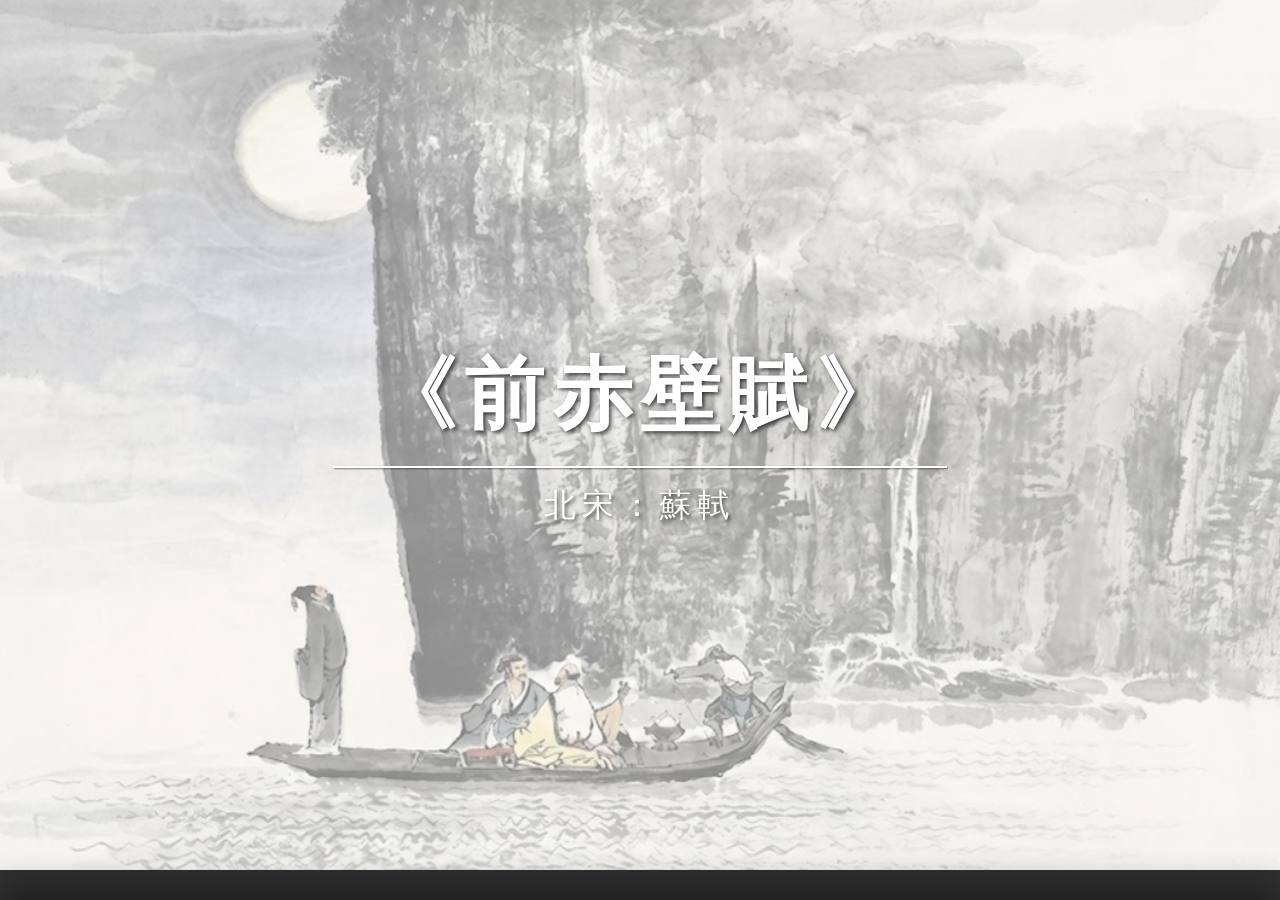
==== index.html @ 7f3b3d00 "first commit" ====
<!doctype html>
<html lang="zh-Hant">
  <head>
    <meta charset="UTF-8" />
    <meta name="viewport" content="width=device-width, initial-scale=1.0" />
    <title>《前赤壁賦》北宋：蘇軾</title>
    <link rel="stylesheet" href="./assets/css/style.css" />
  </head>
  <body>
    <div class="book-container">
      <!-- 封面頁 -->
      <section class="page cover-page">
        <img
          src="./assets/img/cover.png"
          alt="前赤壁賦封面"
          class="cover-img"
        />
        <div class="cover-text">
          <h1>《前赤壁賦》</h1>
          <hr class="cover-divider" />
          <h2>北宋：蘇軾</h2>
        </div>
      </section>

      <!-- 第 1 頁 -->
      <section class="page">
        <div class="page-left">
          <img src="./assets/img/Fig-001.png" alt="插圖1" />
        </div>
        <div class="page-right">
          <div class="content-box">
            <p>
              <ruby><rb>壬</rb><rp>(</rp><rt>金五入</rt><rp>)</rp></ruby>
              <ruby><rb>戌</rb><rp>(</rp><rt>君四時</rt><rp>)</rp></ruby>
              <ruby><rb>之</rb><rp>(</rp><rt>居一曾</rt><rp>)</rp></ruby>
              <ruby><rb>秋</rb><rp>(</rp><rt>丩一出</rt><rp>)</rp></ruby>
              ，
              <ruby><rb>七</rb><rp>(</rp><rt>巾四出</rt><rp>)</rp></ruby>
              <ruby><rb>月</rb><rp>(</rp><rt>觀八語</rt><rp>)</rp></ruby>
              <ruby><rb>既</rb><rp>(</rp><rt>居三求</rt><rp>)</rp></ruby>
              <ruby><rb>望</rb><rp>(</rp><rt>恭五門</rt><rp>)</rp></ruby>
              ，
              <ruby><rb>蘇</rb><rp>(</rp><rt>沽一時</rt><rp>)</rp></ruby>
              <ruby><rb>子</rb><rp>(</rp><rt>艍二曾</rt><rp>)</rp></ruby>
              <ruby><rb>與</rb><rp>(</rp><rt>艍五英</rt><rp>)</rp></ruby>
              <ruby><rb>客</rb><rp>(</rp><rt>經四去</rt><rp>)</rp></ruby>
              <ruby><rb>泛</rb><rp>(</rp><rt>觀三喜</rt><rp>)</rp></ruby>
              <ruby><rb>舟</rb><rp>(</rp><rt>丩一曾</rt><rp>)</rp></ruby>
              <ruby><rb>遊</rb><rp>(</rp><rt>丩五英</rt><rp>)</rp></ruby>
              <ruby><rb>於</rb><rp>(</rp><rt>艍一英</rt><rp>)</rp></ruby>
              <ruby><rb>赤</rb><rp>(</rp><rt>經四出</rt><rp>)</rp></ruby>
              <ruby><rb>壁</rb><rp>(</rp><rt>經四邊</rt><rp>)</rp></ruby>
              <ruby><rb>之</rb><rp>(</rp><rt>居一曾</rt><rp>)</rp></ruby>
              <ruby><rb>下</rb><rp>(</rp><rt>膠二喜</rt><rp>)</rp></ruby>
              。
              <ruby><rb>清</rb><rp>(</rp><rt>經一出</rt><rp>)</rp></ruby>
              <ruby><rb>風</rb><rp>(</rp><rt>恭一喜</rt><rp>)</rp></ruby>
              <ruby><rb>徐</rb><rp>(</rp><rt>居五時</rt><rp>)</rp></ruby>
              <ruby><rb>來</rb><rp>(</rp><rt>皆五柳</rt><rp>)</rp></ruby>
              ，
              <ruby><rb>水</rb><rp>(</rp><rt>規二時</rt><rp>)</rp></ruby>
              <ruby><rb>波</rb><rp>(</rp><rt>高一頗</rt><rp>)</rp></ruby>
              <ruby><rb>不</rb><rp>(</rp><rt>君四邊</rt><rp>)</rp></ruby>
              <ruby><rb>興</rb><rp>(</rp><rt>經一喜</rt><rp>)</rp></ruby>
              ，
              <ruby><rb>舉</rb><rp>(</rp><rt>艍二求</rt><rp>)</rp></ruby>
              <ruby><rb>酒</rb><rp>(</rp><rt>丩二曾</rt><rp>)</rp></ruby>
              <ruby><rb>屬</rb><rp>(</rp><rt>恭四曾</rt><rp>)</rp></ruby>
              <ruby><rb>客</rb><rp>(</rp><rt>經四去</rt><rp>)</rp></ruby>
              ，
              <ruby><rb>誦</rb><rp>(</rp><rt>恭七時</rt><rp>)</rp></ruby>
              <ruby><rb>明</rb><rp>(</rp><rt>經五門</rt><rp>)</rp></ruby>
              <ruby><rb>月</rb><rp>(</rp><rt>觀八語</rt><rp>)</rp></ruby>
              <ruby><rb>之</rb><rp>(</rp><rt>居一曾</rt><rp>)</rp></ruby>
              <ruby><rb>詩</rb><rp>(</rp><rt>居一時</rt><rp>)</rp></ruby>
              ，
              <ruby><rb>歌</rb><rp>(</rp><rt>高一求</rt><rp>)</rp></ruby>
              <ruby><rb>窈</rb><rp>(</rp><rt>嬌二英</rt><rp>)</rp></ruby>
              <ruby><rb>窕</rb><rp>(</rp><rt>嬌二地</rt><rp>)</rp></ruby>
              <ruby><rb>之</rb><rp>(</rp><rt>居一曾</rt><rp>)</rp></ruby>
              <ruby><rb>章</rb><rp>(</rp><rt>恭一曾</rt><rp>)</rp></ruby>
              。
            </p>
          </div>
        </div>
      </section>

      <!-- 第 2 頁 -->
      <section class="page">
        <div class="page-left">
          <img src="./assets/img/Fig-002.png" alt="插圖2" />
        </div>
        <div class="page-right">
          <div class="content-box">
            <p>
              <ruby><rb>少</rb><rp>(</rp><rt>嬌二時</rt><rp>)</rp></ruby>
              <ruby><rb>焉</rb><rp>(</rp><rt>堅一英</rt><rp>)</rp></ruby>
              ，
              <ruby><rb>月</rb><rp>(</rp><rt>觀八語</rt><rp>)</rp></ruby>
              <ruby><rb>出</rb><rp>(</rp><rt>規三出</rt><rp>)</rp></ruby>
              <ruby><rb>於</rb><rp>(</rp><rt>艍一英</rt><rp>)</rp></ruby>
              <ruby><rb>東</rb><rp>(</rp><rt>公一地</rt><rp>)</rp></ruby>
              <ruby><rb>山</rb><rp>(</rp><rt>干一時</rt><rp>)</rp></ruby>
              <ruby><rb>之</rb><rp>(</rp><rt>居一曾</rt><rp>)</rp></ruby>
              <ruby><rb>上</rb><rp>(</rp><rt>恭二時</rt><rp>)</rp></ruby>
              ，
              <ruby><rb>徘</rb><rp>(</rp><rt>恂五邊</rt><rp>)</rp></ruby>
              <ruby><rb>徊</rb><rp>(</rp><rt>檜五喜</rt><rp>)</rp></ruby>
              <ruby><rb>於</rb><rp>(</rp><rt>艍一英</rt><rp>)</rp></ruby>
              <ruby><rb>斗</rb><rp>(</rp><rt>沽二地</rt><rp>)</rp></ruby>
              <ruby><rb>牛</rb><rp>(</rp><rt>艍五語</rt><rp>)</rp></ruby>
              <ruby><rb>之</rb><rp>(</rp><rt>居一曾</rt><rp>)</rp></ruby>
              <ruby><rb>間</rb><rp>(</rp><rt>干一求</rt><rp>)</rp></ruby>
              ，
              <ruby><rb>白</rb><rp>(</rp><rt>經八邊</rt><rp>)</rp></ruby>
              <ruby><rb>露</rb><rp>(</rp><rt>沽七柳</rt><rp>)</rp></ruby>
              <ruby><rb>橫</rb><rp>(</rp><rt>經一喜</rt><rp>)</rp></ruby>
              <ruby><rb>江</rb><rp>(</rp><rt>江一求</rt><rp>)</rp></ruby>
              ，
              <ruby><rb>水</rb><rp>(</rp><rt>規二時</rt><rp>)</rp></ruby>
              <ruby><rb>光</rb><rp>(</rp><rt>公一求</rt><rp>)</rp></ruby>
              <ruby><rb>接</rb><rp>(</rp><rt>兼四曾</rt><rp>)</rp></ruby>
              <ruby><rb>天</rb><rp>(</rp><rt>堅一他</rt><rp>)</rp></ruby>
              ；
              <ruby><rb>縱</rb><rp>(</rp><rt>恭一曾</rt><rp>)</rp></ruby>
              <ruby><rb>一</rb><rp>(</rp><rt>巾四英</rt><rp>)</rp></ruby>
              <ruby><rb>葦</rb><rp>(</rp><rt>規二英</rt><rp>)</rp></ruby>
              <ruby><rb>之</rb><rp>(</rp><rt>居一曾</rt><rp>)</rp></ruby>
              <ruby><rb>所</rb><rp>(</rp><rt>沽二時</rt><rp>)</rp></ruby>
              <ruby><rb>如</rb><rp>(</rp><rt>艍五入</rt><rp>)</rp></ruby>
              ，
              <ruby><rb>凌</rb><rp>(</rp><rt>經五柳</rt><rp>)</rp></ruby>
              <ruby><rb>萬</rb><rp>(</rp><rt>觀七門</rt><rp>)</rp></ruby>
              <ruby><rb>頃</rb><rp>(</rp><rt>經一去</rt><rp>)</rp></ruby>
              <ruby><rb>之</rb><rp>(</rp><rt>居一曾</rt><rp>)</rp></ruby>
              <ruby><rb>茫</rb><rp>(</rp><rt>公五門</rt><rp>)</rp></ruby>
              <ruby><rb>然</rb><rp>(</rp><rt>堅五入</rt><rp>)</rp></ruby>
              。
            </p>
          </div>
        </div>
      </section>
      <section class="page">
        <div class="page-left">
          <img src="./assets/img/Fig-002.png" alt="插圖2" />
        </div>
        <div class="page-right">
          <div class="content-box">
            <p>
              <ruby><rb>浩</rb><rp>(</rp><rt>高二喜</rt><rp>)</rp></ruby>
              <ruby><rb>浩</rb><rp>(</rp><rt>高二喜</rt><rp>)</rp></ruby>
              <ruby><rb>乎</rb><rp>(</rp><rt>沽五喜</rt><rp>)</rp></ruby>
              <ruby><rb>如</rb><rp>(</rp><rt>居五入</rt><rp>)</rp></ruby>
              <ruby><rb>馮</rb><rp>(</rp><rt>經五邊</rt><rp>)</rp></ruby>
              <ruby><rb>虛</rb><rp>(</rp><rt>艍一喜</rt><rp>)</rp></ruby>
              <ruby><rb>御</rb><rp>(</rp><rt>艍七語</rt><rp>)</rp></ruby>
              <ruby><rb>風</rb><rp>(</rp><rt>恭一喜</rt><rp>)</rp></ruby>
              ，
              <ruby><rb>而</rb><rp>(</rp><rt>居五入</rt><rp>)</rp></ruby>
              <ruby><rb>不</rb><rp>(</rp><rt>君四邊</rt><rp>)</rp></ruby>
              <ruby><rb>知</rb><rp>(</rp><rt>居一地</rt><rp>)</rp></ruby>
              <ruby><rb>其</rb><rp>(</rp><rt>居五求</rt><rp>)</rp></ruby>
              <ruby><rb>所</rb><rp>(</rp><rt>沽二時</rt><rp>)</rp></ruby>
              <ruby><rb>止</rb><rp>(</rp><rt>居二曾</rt><rp>)</rp></ruby>
              ；
              <ruby><rb>飄</rb><rp>(</rp><rt>嬌一頗</rt><rp>)</rp></ruby>
              <ruby><rb>飄</rb><rp>(</rp><rt>嬌一頗</rt><rp>)</rp></ruby>
              <ruby><rb>乎</rb><rp>(</rp><rt>沽五喜</rt><rp>)</rp></ruby>
              <ruby><rb>如</rb><rp>(</rp><rt>艍五入</rt><rp>)</rp></ruby>
              <ruby><rb>遺</rb><rp>(</rp><rt>規五英</rt><rp>)</rp></ruby>
              <ruby><rb>世</rb><rp>(</rp><rt>伽三時</rt><rp>)</rp></ruby>
              <ruby><rb>獨</rb><rp>(</rp><rt>公八地</rt><rp>)</rp></ruby>
              <ruby><rb>立</rb><rp>(</rp><rt>金八柳</rt><rp>)</rp></ruby>
              ，
              <ruby><rb>羽</rb><rp>(</rp><rt>艍二英</rt><rp>)</rp></ruby>
              <ruby><rb>化</rb><rp>(</rp><rt>瓜三喜</rt><rp>)</rp></ruby>
              <ruby><rb>而</rb><rp>(</rp><rt>居五入</rt><rp>)</rp></ruby>
              <ruby><rb>登</rb><rp>(</rp><rt>經一地</rt><rp>)</rp></ruby>
              <ruby><rb>仙</rb><rp>(</rp><rt>堅一時</rt><rp>)</rp></ruby>
              。
            </p>
          </div>
        </div>
      </section>

      <!-- 第 3 頁 -->
      <section class="page">
        <div class="page-left">
          <img src="./assets/img/Fig-003.png" alt="插圖3" />
        </div>
        <div class="page-right">
          <div class="content-box">
            <p>
              <ruby><rb>於</rb><rp>(</rp><rt>艍一英</rt><rp>)</rp></ruby>
              <ruby><rb>是</rb><rp>(</rp><rt>居二時</rt><rp>)</rp></ruby>
              <ruby><rb>飲</rb><rp>(</rp><rt>金二英</rt><rp>)</rp></ruby>
              <ruby><rb>酒</rb><rp>(</rp><rt>丩二曾</rt><rp>)</rp></ruby>
              <ruby><rb>樂</rb><rp>(</rp><rt>公八柳</rt><rp>)</rp></ruby>
              <ruby><rb>甚</rb><rp>(</rp><rt>金二時</rt><rp>)</rp></ruby>
              ，
              <ruby><rb>扣</rb><rp>(</rp><rt>沽三去</rt><rp>)</rp></ruby>
              <ruby><rb>舷</rb><rp>(</rp><rt>堅五喜</rt><rp>)</rp></ruby>
              <ruby><rb>而</rb><rp>(</rp><rt>居五入</rt><rp>)</rp></ruby>
              <ruby><rb>歌</rb><rp>(</rp><rt>高一求</rt><rp>)</rp></ruby>
              <ruby><rb>之</rb><rp>(</rp><rt>居一曾</rt><rp>)</rp></ruby>
              。
              <ruby><rb>歌</rb><rp>(</rp><rt>高一求</rt><rp>)</rp></ruby>
              <ruby><rb>曰</rb><rp>(</rp><rt>觀八英</rt><rp>)</rp></ruby>
              ： 「
              <ruby><rb>桂</rb><rp>(</rp><rt>檜三求</rt><rp>)</rp></ruby>
              <ruby><rb>棹</rb><rp>(</rp><rt>交七曾</rt><rp>)</rp></ruby>
              <ruby><rb>兮</rb><rp>(</rp><rt>伽五喜</rt><rp>)</rp></ruby>
              <ruby><rb>蘭</rb><rp>(</rp><rt>干五柳</rt><rp>)</rp></ruby>
              <ruby><rb>槳</rb><rp>(</rp><rt>恭二曾</rt><rp>)</rp></ruby>
              ，
              <ruby><rb>擊</rb><rp>(</rp><rt>經四求</rt><rp>)</rp></ruby>
              <ruby><rb>空</rb><rp>(</rp><rt>公一去</rt><rp>)</rp></ruby>
              <ruby><rb>明</rb><rp>(</rp><rt>經五門</rt><rp>)</rp></ruby>
              <ruby><rb>兮</rb><rp>(</rp><rt>伽五喜</rt><rp>)</rp></ruby>
              <ruby><rb>泝</rb><rp>(</rp><rt>沽三時</rt><rp>)</rp></ruby>
              <ruby><rb>流</rb><rp>(</rp><rt>丩五柳</rt><rp>)</rp></ruby>
              <ruby><rb>光</rb><rp>(</rp><rt>公一求</rt><rp>)</rp></ruby>
              。
              <ruby><rb>渺</rb><rp>(</rp><rt>嬌二門</rt><rp>)</rp></ruby>
              <ruby><rb>渺</rb><rp>(</rp><rt>嬌二門</rt><rp>)</rp></ruby>
              <ruby><rb>兮</rb><rp>(</rp><rt>伽五喜</rt><rp>)</rp></ruby>
              <ruby><rb>予</rb><rp>(</rp><rt>艍五英</rt><rp>)</rp></ruby>
              <ruby><rb>懷</rb><rp>(</rp><rt>乖五喜</rt><rp>)</rp></ruby>
              ，
              <ruby><rb>望</rb><rp>(</rp><rt>恭五門</rt><rp>)</rp></ruby>
              <ruby><rb>美</rb><rp>(</rp><rt>居二門</rt><rp>)</rp></ruby>
              <ruby><rb>人</rb><rp>(</rp><rt>巾五入</rt><rp>)</rp></ruby>
              <ruby><rb>兮</rb><rp>(</rp><rt>伽五喜</rt><rp>)</rp></ruby>
              <ruby><rb>天</rb><rp>(</rp><rt>堅一他</rt><rp>)</rp></ruby>
              <ruby><rb>一</rb><rp>(</rp><rt>巾四英</rt><rp>)</rp></ruby>
              <ruby><rb>方</rb><rp>(</rp><rt>恭五喜</rt><rp>)</rp></ruby>
              。 」
            </p>
          </div>
        </div>
      </section>

      <!-- 第 4 頁 -->
      <section class="page">
        <div class="page-left">
          <img src="./assets/img/Fig-004.png" alt="插圖4" />
        </div>
        <div class="page-right">
          <div class="content-box">
            <p>
              <ruby><rb>客</rb><rp>(</rp><rt>經四去</rt><rp>)</rp></ruby>
              <ruby><rb>有</rb><rp>(</rp><rt>丩二英</rt><rp>)</rp></ruby>
              <ruby><rb>吹</rb><rp>(</rp><rt>規一出</rt><rp>)</rp></ruby>
              <ruby><rb>洞</rb><rp>(</rp><rt>公五地</rt><rp>)</rp></ruby>
              <ruby><rb>簫</rb><rp>(</rp><rt>嬌一時</rt><rp>)</rp></ruby>
              <ruby><rb>者</rb><rp>(</rp><rt>迦二曾</rt><rp>)</rp></ruby>
              ，
              <ruby><rb>倚</rb><rp>(</rp><rt>居二英</rt><rp>)</rp></ruby>
              <ruby><rb>歌</rb><rp>(</rp><rt>高一求</rt><rp>)</rp></ruby>
              <ruby><rb>而</rb><rp>(</rp><rt>居五入</rt><rp>)</rp></ruby>
              <ruby><rb>和</rb><rp>(</rp><rt>高五喜</rt><rp>)</rp></ruby>
              <ruby><rb>之</rb><rp>(</rp><rt>居一曾</rt><rp>)</rp></ruby>
              ，
              <ruby><rb>其</rb><rp>(</rp><rt>居五求</rt><rp>)</rp></ruby>
              <ruby><rb>聲</rb><rp>(</rp><rt>經一時</rt><rp>)</rp></ruby>
              <ruby><rb>嗚</rb><rp>(</rp><rt>沽一英</rt><rp>)</rp></ruby>
              <ruby><rb>嗚</rb><rp>(</rp><rt>沽一英</rt><rp>)</rp></ruby>
              <ruby><rb>然</rb><rp>(</rp><rt>堅五入</rt><rp>)</rp></ruby>
              ，
              <ruby><rb>如</rb><rp>(</rp><rt>艍五入</rt><rp>)</rp></ruby>
              <ruby><rb>怨</rb><rp>(</rp><rt>觀一英</rt><rp>)</rp></ruby>
              <ruby><rb>如</rb><rp>(</rp><rt>艍五入</rt><rp>)</rp></ruby>
              <ruby><rb>慕</rb><rp>(</rp><rt>沽七門</rt><rp>)</rp></ruby>
              ，
              <ruby><rb>如</rb><rp>(</rp><rt>艍五入</rt><rp>)</rp></ruby>
              <ruby><rb>泣</rb><rp>(</rp><rt>金四去</rt><rp>)</rp></ruby>
              <ruby><rb>如</rb><rp>(</rp><rt>艍五入</rt><rp>)</rp></ruby>
              <ruby><rb>訴</rb><rp>(</rp><rt>沽三時</rt><rp>)</rp></ruby>
              ，
              <ruby><rb>餘</rb><rp>(</rp><rt>艍五英</rt><rp>)</rp></ruby>
              <ruby><rb>音</rb><rp>(</rp><rt>金一英</rt><rp>)</rp></ruby>
              <ruby><rb>嫋</rb><rp>(</rp><rt>嬌二柳</rt><rp>)</rp></ruby>
              <ruby><rb>嫋</rb><rp>(</rp><rt>嬌二柳</rt><rp>)</rp></ruby>
              ，
              <ruby><rb>不</rb><rp>(</rp><rt>君四邊</rt><rp>)</rp></ruby>
              <ruby><rb>絕</rb><rp>(</rp><rt>觀八曾</rt><rp>)</rp></ruby>
              <ruby><rb>如</rb><rp>(</rp><rt>居五入</rt><rp>)</rp></ruby>
              <ruby><rb>縷</rb><rp>(</rp><rt>艍二柳</rt><rp>)</rp></ruby>
              。
              <ruby><rb>舞</rb><rp>(</rp><rt>艍二門</rt><rp>)</rp></ruby>
              <ruby><rb>幽</rb><rp>(</rp><rt>丩一英</rt><rp>)</rp></ruby>
              <ruby><rb>壑</rb><rp>(</rp><rt>公四喜</rt><rp>)</rp></ruby>
              <ruby><rb>之</rb><rp>(</rp><rt>居一曾</rt><rp>)</rp></ruby>
              <ruby><rb>潛</rb><rp>(</rp><rt>兼五曾</rt><rp>)</rp></ruby>
              <ruby><rb>蛟</rb><rp>(</rp><rt>交一求</rt><rp>)</rp></ruby>
              ，
              <ruby><rb>泣</rb><rp>(</rp><rt>金四去</rt><rp>)</rp></ruby>
              <ruby><rb>孤</rb><rp>(</rp><rt>沽一求</rt><rp>)</rp></ruby>
              <ruby><rb>舟</rb><rp>(</rp><rt>丩一曾</rt><rp>)</rp></ruby>
              <ruby><rb>之</rb><rp>(</rp><rt>居一曾</rt><rp>)</rp></ruby>
              <ruby><rb>嫠</rb><rp>(</rp><rt>居五柳</rt><rp>)</rp></ruby>
              <ruby><rb>婦</rb><rp>(</rp><rt>艍七喜</rt><rp>)</rp></ruby>
              。
            </p>
          </div>
        </div>
      </section>

      <!-- 第 5 頁 -->
      <section class="page">
        <div class="page-left">
          <img src="./assets/img/Fig-005.png" alt="插圖5" />
        </div>
        <div class="page-right">
          <div class="content-box">
            <p>
              <ruby><rb>蘇</rb><rp>(</rp><rt>沽一時</rt><rp>)</rp></ruby>
              <ruby><rb>子</rb><rp>(</rp><rt>居二曾</rt><rp>)</rp></ruby>
              <ruby><rb>愀</rb><rp>(</rp><rt>嬌二出</rt><rp>)</rp></ruby>
              <ruby><rb>然</rb><rp>(</rp><rt>堅五入</rt><rp>)</rp></ruby>
              ，
              <ruby><rb>正</rb><rp>(</rp><rt>經三曾</rt><rp>)</rp></ruby>
              <ruby><rb>襟</rb><rp>(</rp><rt>金一求</rt><rp>)</rp></ruby>
              <ruby><rb>危</rb><rp>(</rp><rt>規五語</rt><rp>)</rp></ruby>
              <ruby><rb>坐</rb><rp>(</rp><rt>高二曾</rt><rp>)</rp></ruby>
              ，
              <ruby><rb>而</rb><rp>(</rp><rt>居五入</rt><rp>)</rp></ruby>
              <ruby><rb>問</rb><rp>(</rp><rt>君七門</rt><rp>)</rp></ruby>
              <ruby><rb>客</rb><rp>(</rp><rt>經四去</rt><rp>)</rp></ruby>
              <ruby><rb>曰</rb><rp>(</rp><rt>觀八英</rt><rp>)</rp></ruby>
              ： 「
              <ruby><rb>何</rb><rp>(</rp><rt>高五喜</rt><rp>)</rp></ruby>
              <ruby><rb>為</rb><rp>(</rp><rt>規七英</rt><rp>)</rp></ruby>
              <ruby><rb>其</rb><rp>(</rp><rt>居五求</rt><rp>)</rp></ruby>
              <ruby><rb>然</rb><rp>(</rp><rt>堅五入</rt><rp>)</rp></ruby>
              <ruby><rb>也</rb><rp>(</rp><rt>迦二英</rt><rp>)</rp></ruby>
              ？ 」
            </p>
          </div>
        </div>
      </section>

      <!-- 第 6 頁 -->
      <section class="page">
        <div class="page-left">
          <img src="./assets/img/Fig-006.png" alt="插圖6" />
        </div>
        <div class="page-right">
          <div class="content-box">
            <p>
              <ruby><rb>客</rb><rp>(</rp><rt>經四去</rt><rp>)</rp></ruby>
              <ruby><rb>曰</rb><rp>(</rp><rt>觀八英</rt><rp>)</rp></ruby>
              ： 「 『
              <ruby><rb>月</rb><rp>(</rp><rt>觀八語</rt><rp>)</rp></ruby>
              <ruby><rb>明</rb><rp>(</rp><rt>經五門</rt><rp>)</rp></ruby>
              <ruby><rb>星</rb><rp>(</rp><rt>經一時</rt><rp>)</rp></ruby>
              <ruby><rb>稀</rb><rp>(</rp><rt>居一喜</rt><rp>)</rp></ruby>
              ，
              <ruby><rb>烏</rb><rp>(</rp><rt>沽一英</rt><rp>)</rp></ruby>
              <ruby><rb>鵲</rb><rp>(</rp><rt>恭四出</rt><rp>)</rp></ruby>
              <ruby><rb>南</rb><rp>(</rp><rt>甘五柳</rt><rp>)</rp></ruby>
              <ruby><rb>飛</rb><rp>(</rp><rt>規一喜</rt><rp>)</rp></ruby>
              』 ，
              <ruby><rb>此</rb><rp>(</rp><rt>艍二出</rt><rp>)</rp></ruby>
              <ruby><rb>非</rb><rp>(</rp><rt>規一喜</rt><rp>)</rp></ruby>
              <ruby><rb>曹</rb><rp>(</rp><rt>高五曾</rt><rp>)</rp></ruby>
              <ruby><rb>孟</rb><rp>(</rp><rt>經七門</rt><rp>)</rp></ruby>
              <ruby><rb>德</rb><rp>(</rp><rt>經四地</rt><rp>)</rp></ruby>
              <ruby><rb>之</rb><rp>(</rp><rt>居一曾</rt><rp>)</rp></ruby>
              <ruby><rb>詩</rb><rp>(</rp><rt>居一時</rt><rp>)</rp></ruby>
              <ruby><rb>乎</rb><rp>(</rp><rt>沽五喜</rt><rp>)</rp></ruby>
              ？
              <ruby><rb>西</rb><rp>(</rp><rt>伽一時</rt><rp>)</rp></ruby>
              <ruby><rb>望</rb><rp>(</rp><rt>恭五門</rt><rp>)</rp></ruby>
              <ruby><rb>夏</rb><rp>(</rp><rt>膠二喜</rt><rp>)</rp></ruby>
              <ruby><rb>口</rb><rp>(</rp><rt>沽二去</rt><rp>)</rp></ruby>
              ，
              <ruby><rb>東</rb><rp>(</rp><rt>公一地</rt><rp>)</rp></ruby>
              <ruby><rb>望</rb><rp>(</rp><rt>恭五門</rt><rp>)</rp></ruby>
              <ruby><rb>武</rb><rp>(</rp><rt>艍二門</rt><rp>)</rp></ruby>
              <ruby><rb>昌</rb><rp>(</rp><rt>恭一出</rt><rp>)</rp></ruby>
              ，
              <ruby><rb>山</rb><rp>(</rp><rt>干一時</rt><rp>)</rp></ruby>
              <ruby><rb>川</rb><rp>(</rp><rt>觀一出</rt><rp>)</rp></ruby>
              <ruby><rb>相</rb><rp>(</rp><rt>恭一時</rt><rp>)</rp></ruby>
              <ruby><rb>繆</rb><rp>(</rp><rt>丩五門</rt><rp>)</rp></ruby>
              ，
              <ruby><rb>鬱</rb><rp>(</rp><rt>君四英</rt><rp>)</rp></ruby>
              <ruby><rb>乎</rb><rp>(</rp><rt>沽五喜</rt><rp>)</rp></ruby>
              <ruby><rb>蒼</rb><rp>(</rp><rt>公一出</rt><rp>)</rp></ruby>
              <ruby><rb>蒼</rb><rp>(</rp><rt>公一出</rt><rp>)</rp></ruby>
              ，
              <ruby><rb>此</rb><rp>(</rp><rt>艍二出</rt><rp>)</rp></ruby>
              <ruby><rb>非</rb><rp>(</rp><rt>規一喜</rt><rp>)</rp></ruby>
              <ruby><rb>孟</rb><rp>(</rp><rt>經七門</rt><rp>)</rp></ruby>
              <ruby><rb>德</rb><rp>(</rp><rt>經四地</rt><rp>)</rp></ruby>
              <ruby><rb>之</rb><rp>(</rp><rt>居一曾</rt><rp>)</rp></ruby>
              <ruby><rb>困</rb><rp>(</rp><rt>君三去</rt><rp>)</rp></ruby>
              <ruby><rb>於</rb><rp>(</rp><rt>艍一英</rt><rp>)</rp></ruby>
              <ruby><rb>周</rb><rp>(</rp><rt>丩一曾</rt><rp>)</rp></ruby>
              <ruby><rb>郎</rb><rp>(</rp><rt>公五柳</rt><rp>)</rp></ruby>
              <ruby><rb>者</rb><rp>(</rp><rt>迦二曾</rt><rp>)</rp></ruby>
              <ruby><rb>乎</rb><rp>(</rp><rt>沽五喜</rt><rp>)</rp></ruby>
              ？
            </p>
          </div>
        </div>
      </section>

      <!-- 第 7 頁 -->
      <section class="page">
        <div class="page-left">
          <img src="./assets/img/Fig-006.png" alt="插圖6" />
        </div>
        <div class="page-right">
          <div class="content-box">
            <p>
              <ruby><rb>方</rb><rp>(</rp><rt>恭五喜</rt><rp>)</rp></ruby>
              <ruby><rb>其</rb><rp>(</rp><rt>居五求</rt><rp>)</rp></ruby>
              <ruby><rb>破</rb><rp>(</rp><rt>高三頗</rt><rp>)</rp></ruby>
              <ruby><rb>荊</rb><rp>(</rp><rt>經一求</rt><rp>)</rp></ruby>
              <ruby><rb>州</rb><rp>(</rp><rt>丩一曾</rt><rp>)</rp></ruby>
              ，
              <ruby><rb>下</rb><rp>(</rp><rt>膠二喜</rt><rp>)</rp></ruby>
              <ruby><rb>江</rb><rp>(</rp><rt>江一求</rt><rp>)</rp></ruby>
              <ruby><rb>陵</rb><rp>(</rp><rt>經五柳</rt><rp>)</rp></ruby>
              ，
              <ruby><rb>順</rb><rp>(</rp><rt>君七時</rt><rp>)</rp></ruby>
              <ruby><rb>流</rb><rp>(</rp><rt>丩五柳</rt><rp>)</rp></ruby>
              <ruby><rb>而</rb><rp>(</rp><rt>居五入</rt><rp>)</rp></ruby>
              <ruby><rb>東</rb><rp>(</rp><rt>公一地</rt><rp>)</rp></ruby>
              <ruby><rb>也</rb><rp>(</rp><rt>迦二英</rt><rp>)</rp></ruby>
              ，
              <ruby><rb>舳</rb><rp>(</rp><rt>恭八地</rt><rp>)</rp></ruby>
              <ruby><rb>艫</rb><rp>(</rp><rt>沽五柳</rt><rp>)</rp></ruby>
              <ruby><rb>千</rb><rp>(</rp><rt>堅一出</rt><rp>)</rp></ruby>
              <ruby><rb>里</rb><rp>(</rp><rt>居二柳</rt><rp>)</rp></ruby>
              ，
              <ruby><rb>旌</rb><rp>(</rp><rt>經一曾</rt><rp>)</rp></ruby>
              <ruby><rb>旗</rb><rp>(</rp><rt>居五求</rt><rp>)</rp></ruby>
              <ruby><rb>蔽</rb><rp>(</rp><rt>伽三邊</rt><rp>)</rp></ruby>
              <ruby><rb>空</rb><rp>(</rp><rt>公一去</rt><rp>)</rp></ruby>
              ，
              <ruby><rb>釃</rb><rp>(</rp><rt>艍一時</rt><rp>)</rp></ruby>
              <ruby><rb>酒</rb><rp>(</rp><rt>丩二曾</rt><rp>)</rp></ruby>
              <ruby><rb>臨</rb><rp>(</rp><rt>金五柳</rt><rp>)</rp></ruby>
              <ruby><rb>江</rb><rp>(</rp><rt>江一求</rt><rp>)</rp></ruby>
              ，
              <ruby><rb>橫</rb><rp>(</rp><rt>經五喜</rt><rp>)</rp></ruby>
              <ruby><rb>槊</rb><rp>(</rp><rt>公四時</rt><rp>)</rp></ruby>
              <ruby><rb>賦</rb><rp>(</rp><rt>艍三喜</rt><rp>)</rp></ruby>
              <ruby><rb>詩</rb><rp>(</rp><rt>居一時</rt><rp>)</rp></ruby>
              ，
              <ruby><rb>固</rb><rp>(</rp><rt>沽三求</rt><rp>)</rp></ruby>
              <ruby><rb>一</rb><rp>(</rp><rt>巾四英</rt><rp>)</rp></ruby>
              <ruby><rb>世</rb><rp>(</rp><rt>伽三時</rt><rp>)</rp></ruby>
              <ruby><rb>之</rb><rp>(</rp><rt>居一曾</rt><rp>)</rp></ruby>
              <ruby><rb>雄</rb><rp>(</rp><rt>恭五喜</rt><rp>)</rp></ruby>
              <ruby><rb>也</rb><rp>(</rp><rt>迦二英</rt><rp>)</rp></ruby>
              ，
              <ruby><rb>而</rb><rp>(</rp><rt>居五入</rt><rp>)</rp></ruby>
              <ruby><rb>今</rb><rp>(</rp><rt>金一求</rt><rp>)</rp></ruby>
              <ruby><rb>安</rb><rp>(</rp><rt>干一英</rt><rp>)</rp></ruby>
              <ruby><rb>在</rb><rp>(</rp><rt>皆二曾</rt><rp>)</rp></ruby>
              <ruby><rb>哉</rb><rp>(</rp><rt>皆一曾</rt><rp>)</rp></ruby>
              ？
            </p>
          </div>
        </div>
      </section>

      <!-- 第 8 頁 -->
      <section class="page">
        <div class="page-left">
          <img src="./assets/img/Fig-006.png" alt="插圖6" />
        </div>
        <div class="page-right">
          <div class="content-box">
            <p>
              <ruby><rb>況</rb><rp>(</rp><rt>公三喜</rt><rp>)</rp></ruby>
              <ruby><rb>吾</rb><rp>(</rp><rt>沽五語</rt><rp>)</rp></ruby>
              <ruby><rb>與</rb><rp>(</rp><rt>艍五英</rt><rp>)</rp></ruby>
              <ruby><rb>子</rb><rp>(</rp><rt>居二曾</rt><rp>)</rp></ruby>
              ，
              <ruby><rb>漁</rb><rp>(</rp><rt>艍五語</rt><rp>)</rp></ruby>
              <ruby><rb>樵</rb><rp>(</rp><rt>嬌五曾</rt><rp>)</rp></ruby>
              <ruby><rb>於</rb><rp>(</rp><rt>艍一英</rt><rp>)</rp></ruby>
              <ruby><rb>江</rb><rp>(</rp><rt>江一求</rt><rp>)</rp></ruby>
              <ruby><rb>渚</rb><rp>(</rp><rt>艍二曾</rt><rp>)</rp></ruby>
              <ruby><rb>之</rb><rp>(</rp><rt>居一曾</rt><rp>)</rp></ruby>
              <ruby><rb>上</rb><rp>(</rp><rt>恭二時</rt><rp>)</rp></ruby>
              ，
              <ruby><rb>侶</rb><rp>(</rp><rt>艍七柳</rt><rp>)</rp></ruby>
              <ruby><rb>魚</rb><rp>(</rp><rt>艍五語</rt><rp>)</rp></ruby>
              <ruby><rb>蝦</rb><rp>(</rp><rt>嘉五喜</rt><rp>)</rp></ruby>
              <ruby><rb>而</rb><rp>(</rp><rt>居五入</rt><rp>)</rp></ruby>
              <ruby><rb>友</rb><rp>(</rp><rt>丩二英</rt><rp>)</rp></ruby>
              <ruby><rb>麋</rb><rp>(</rp><rt>居五門</rt><rp>)</rp></ruby>
              <ruby><rb>鹿</rb><rp>(</rp><rt>公八柳</rt><rp>)</rp></ruby>
              ；
              <ruby><rb>駕</rb><rp>(</rp><rt>膠三求</rt><rp>)</rp></ruby>
              <ruby><rb>一</rb><rp>(</rp><rt>巾四英</rt><rp>)</rp></ruby>
              <ruby><rb>葉</rb><rp>(</rp><rt>兼八英</rt><rp>)</rp></ruby>
              <ruby><rb>之</rb><rp>(</rp><rt>居一曾</rt><rp>)</rp></ruby>
              <ruby><rb>扁</rb><rp>(</rp><rt>堅一頗</rt><rp>)</rp></ruby>
              <ruby><rb>舟</rb><rp>(</rp><rt>丩一曾</rt><rp>)</rp></ruby>
              ，
              <ruby><rb>擧</rb><rp>(</rp><rt>艍二求</rt><rp>)</rp></ruby>
              <ruby><rb>匏</rb><rp>(</rp><rt>交五邊</rt><rp>)</rp></ruby>
              <ruby><rb>樽</rb><rp>(</rp><rt>君一曾</rt><rp>)</rp></ruby>
              <ruby><rb>以</rb><rp>(</rp><rt>居二英</rt><rp>)</rp></ruby>
              <ruby><rb>相</rb><rp>(</rp><rt>恭一時</rt><rp>)</rp></ruby>
              <ruby><rb>屬</rb><rp>(</rp><rt>恭四曾</rt><rp>)</rp></ruby>
              。
              <ruby><rb>寄</rb><rp>(</rp><rt>居三求</rt><rp>)</rp></ruby>
              <ruby><rb>蜉</rb><rp>(</rp><rt>艍五喜</rt><rp>)</rp></ruby>
              <ruby><rb>蝣</rb><rp>(</rp><rt>丩五英</rt><rp>)</rp></ruby>
              <ruby><rb>於</rb><rp>(</rp><rt>艍一英</rt><rp>)</rp></ruby>
              <ruby><rb>天</rb><rp>(</rp><rt>堅一他</rt><rp>)</rp></ruby>
              <ruby><rb>地</rb><rp>(</rp><rt>居七地</rt><rp>)</rp></ruby>
              ，
              <ruby><rb>渺</rb><rp>(</rp><rt>嬌二門</rt><rp>)</rp></ruby>
              <ruby><rb>滄</rb><rp>(</rp><rt>公一出</rt><rp>)</rp></ruby>
              <ruby><rb>海</rb><rp>(</rp><rt>皆二喜</rt><rp>)</rp></ruby>
              <ruby><rb>之</rb><rp>(</rp><rt>居一曾</rt><rp>)</rp></ruby>
              <ruby><rb>一</rb><rp>(</rp><rt>巾四英</rt><rp>)</rp></ruby>
              <ruby><rb>粟</rb><rp>(</rp><rt>恭四時</rt><rp>)</rp></ruby>
              。
            </p>
          </div>
        </div>
      </section>

      <!-- 第 9 頁 -->
      <section class="page">
        <div class="page-left">
          <img src="./assets/img/Fig-007.png" alt="插圖7" />
        </div>
        <div class="page-right">
          <div class="content-box">
            <p>
              <ruby><rb>哀</rb><rp>(</rp><rt>皆一英</rt><rp>)</rp></ruby>
              <ruby><rb>吾</rb><rp>(</rp><rt>沽五語</rt><rp>)</rp></ruby>
              <ruby><rb>生</rb><rp>(</rp><rt>經一時</rt><rp>)</rp></ruby>
              <ruby><rb>之</rb><rp>(</rp><rt>居一曾</rt><rp>)</rp></ruby>
              <ruby><rb>須</rb><rp>(</rp><rt>艍一時</rt><rp>)</rp></ruby>
              <ruby><rb>臾</rb><rp>(</rp><rt>艍五英</rt><rp>)</rp></ruby>
              ，
              <ruby><rb>羨</rb><rp>(</rp><rt>堅七時</rt><rp>)</rp></ruby>
              <ruby><rb>長</rb><rp>(</rp><rt>恭五地</rt><rp>)</rp></ruby>
              <ruby><rb>江</rb><rp>(</rp><rt>江一求</rt><rp>)</rp></ruby>
              <ruby><rb>之</rb><rp>(</rp><rt>居一曾</rt><rp>)</rp></ruby>
              <ruby><rb>無</rb><rp>(</rp><rt>艍五門</rt><rp>)</rp></ruby>
              <ruby><rb>窮</rb><rp>(</rp><rt>恭五求</rt><rp>)</rp></ruby>
              。
              <ruby><rb>挾</rb><rp>(</rp><rt>堅八喜</rt><rp>)</rp></ruby>
              <ruby><rb>飛</rb><rp>(</rp><rt>規一喜</rt><rp>)</rp></ruby>
              <ruby><rb>仙</rb><rp>(</rp><rt>堅一時</rt><rp>)</rp></ruby>
              <ruby><rb>以</rb><rp>(</rp><rt>居二英</rt><rp>)</rp></ruby>
              <ruby><rb>遨</rb><rp>(</rp><rt>高五語</rt><rp>)</rp></ruby>
              <ruby><rb>遊</rb><rp>(</rp><rt>丩五英</rt><rp>)</rp></ruby>
              ，
              <ruby><rb>抱</rb><rp>(</rp><rt>高二邊</rt><rp>)</rp></ruby>
              <ruby><rb>明</rb><rp>(</rp><rt>經五門</rt><rp>)</rp></ruby>
              <ruby><rb>月</rb><rp>(</rp><rt>觀八語</rt><rp>)</rp></ruby>
              <ruby><rb>而</rb><rp>(</rp><rt>居五入</rt><rp>)</rp></ruby>
              <ruby><rb>長</rb><rp>(</rp><rt>恭五地</rt><rp>)</rp></ruby>
              <ruby><rb>終</rb><rp>(</rp><rt>恭一曾</rt><rp>)</rp></ruby>
              。
              <ruby><rb>知</rb><rp>(</rp><rt>居一地</rt><rp>)</rp></ruby>
              <ruby><rb>不</rb><rp>(</rp><rt>君四邊</rt><rp>)</rp></ruby>
              <ruby><rb>可</rb><rp>(</rp><rt>高二去</rt><rp>)</rp></ruby>
              <ruby><rb>乎</rb><rp>(</rp><rt>沽五喜</rt><rp>)</rp></ruby>
              <ruby><rb>驟</rb><rp>(</rp><rt>沽七曾</rt><rp>)</rp></ruby>
              <ruby><rb>得</rb><rp>(</rp><rt>經四地</rt><rp>)</rp></ruby>
              ，
              <ruby><rb>託</rb><rp>(</rp><rt>公四他</rt><rp>)</rp></ruby>
              <ruby><rb>遺</rb><rp>(</rp><rt>規五英</rt><rp>)</rp></ruby>
              <ruby><rb>響</rb><rp>(</rp><rt>恭二喜</rt><rp>)</rp></ruby>
              <ruby><rb>於</rb><rp>(</rp><rt>艍一英</rt><rp>)</rp></ruby>
              <ruby><rb>悲</rb><rp>(</rp><rt>居一邊</rt><rp>)</rp></ruby>
              <ruby><rb>風</rb><rp>(</rp><rt>恭一喜</rt><rp>)</rp></ruby>
              。 」
            </p>
          </div>
        </div>
      </section>

      <!-- 第 10 頁 -->
      <section class="page">
        <div class="page-left">
          <img src="./assets/img/Fig-008.png" alt="插圖8" />
        </div>
        <div class="page-right">
          <div class="content-box">
            <p>
              <ruby><rb>蘇</rb><rp>(</rp><rt>沽一時</rt><rp>)</rp></ruby>
              <ruby><rb>子</rb><rp>(</rp><rt>艍二曾</rt><rp>)</rp></ruby>
              <ruby><rb>曰</rb><rp>(</rp><rt>觀八英</rt><rp>)</rp></ruby>
              ： 「
              <ruby><rb>客</rb><rp>(</rp><rt>經四去</rt><rp>)</rp></ruby>
              <ruby><rb>亦</rb><rp>(</rp><rt>經八英</rt><rp>)</rp></ruby>
              <ruby><rb>知</rb><rp>(</rp><rt>居一地</rt><rp>)</rp></ruby>
              <ruby><rb>夫</rb><rp>(</rp><rt>艍五喜</rt><rp>)</rp></ruby>
              <ruby><rb>水</rb><rp>(</rp><rt>規二時</rt><rp>)</rp></ruby>
              <ruby><rb>與</rb><rp>(</rp><rt>艍七英</rt><rp>)</rp></ruby>
              <ruby><rb>月</rb><rp>(</rp><rt>觀八語</rt><rp>)</rp></ruby>
              <ruby><rb>乎</rb><rp>(</rp><rt>沽五喜</rt><rp>)</rp></ruby>
              ？
              <ruby><rb>逝</rb><rp>(</rp><rt>伽七時</rt><rp>)</rp></ruby>
              <ruby><rb>者</rb><rp>(</rp><rt>迦二曾</rt><rp>)</rp></ruby>
              <ruby><rb>如</rb><rp>(</rp><rt>艍五入</rt><rp>)</rp></ruby>
              <ruby><rb>斯</rb><rp>(</rp><rt>艍一時</rt><rp>)</rp></ruby>
              ，
              <ruby><rb>而</rb><rp>(</rp><rt>居五入</rt><rp>)</rp></ruby>
              <ruby><rb>未</rb><rp>(</rp><rt>規七門</rt><rp>)</rp></ruby>
              <ruby><rb>嘗</rb><rp>(</rp><rt>恭五時</rt><rp>)</rp></ruby>
              <ruby><rb>往</rb><rp>(</rp><rt>恭二英</rt><rp>)</rp></ruby>
              <ruby><rb>也</rb><rp>(</rp><rt>迦二英</rt><rp>)</rp></ruby>
              ；
              <ruby><rb>盈</rb><rp>(</rp><rt>經五英</rt><rp>)</rp></ruby>
              <ruby><rb>虛</rb><rp>(</rp><rt>艍一喜</rt><rp>)</rp></ruby>
              <ruby><rb>者</rb><rp>(</rp><rt>迦二曾</rt><rp>)</rp></ruby>
              <ruby><rb>如</rb><rp>(</rp><rt>艍五入</rt><rp>)</rp></ruby>
              <ruby><rb>彼</rb><rp>(</rp><rt>居二邊</rt><rp>)</rp></ruby>
              ，
              <ruby><rb>而</rb><rp>(</rp><rt>居五入</rt><rp>)</rp></ruby>
              <ruby><rb>卒</rb><rp>(</rp><rt>君四曾</rt><rp>)</rp></ruby>
              <ruby><rb>莫</rb><rp>(</rp><rt>公八門</rt><rp>)</rp></ruby>
              <ruby><rb>消</rb><rp>(</rp><rt>嬌一時</rt><rp>)</rp></ruby>
              <ruby><rb>長</rb><rp>(</rp><rt>恭五地</rt><rp>)</rp></ruby>
              <ruby><rb>也</rb><rp>(</rp><rt>迦二英</rt><rp>)</rp></ruby>
              ，
              <ruby><rb>蓋</rb><rp>(</rp><rt>皆三求</rt><rp>)</rp></ruby>
              <ruby><rb>將</rb><rp>(</rp><rt>恭一曾</rt><rp>)</rp></ruby>
              <ruby><rb>自</rb><rp>(</rp><rt>艍七曾</rt><rp>)</rp></ruby>
              <ruby><rb>其</rb><rp>(</rp><rt>居五求</rt><rp>)</rp></ruby>
              <ruby><rb>變</rb><rp>(</rp><rt>堅三邊</rt><rp>)</rp></ruby>
              <ruby><rb>者</rb><rp>(</rp><rt>迦二曾</rt><rp>)</rp></ruby>
              <ruby><rb>而</rb><rp>(</rp><rt>居五入</rt><rp>)</rp></ruby>
              <ruby><rb>觀</rb><rp>(</rp><rt>觀一求</rt><rp>)</rp></ruby>
              <ruby><rb>之</rb><rp>(</rp><rt>居一曾</rt><rp>)</rp></ruby>
              ，
              <ruby><rb>則</rb><rp>(</rp><rt>經四曾</rt><rp>)</rp></ruby>
              <ruby><rb>天</rb><rp>(</rp><rt>堅一他</rt><rp>)</rp></ruby>
              <ruby><rb>地</rb><rp>(</rp><rt>稽七地</rt><rp>)</rp></ruby>
              <ruby><rb>曾</rb><rp>(</rp><rt>經一曾</rt><rp>)</rp></ruby>
              <ruby><rb>不</rb><rp>(</rp><rt>君四邊</rt><rp>)</rp></ruby>
              <ruby><rb>能</rb><rp>(</rp><rt>經五柳</rt><rp>)</rp></ruby>
              <ruby><rb>以</rb><rp>(</rp><rt>居二英</rt><rp>)</rp></ruby>
              <ruby><rb>一</rb><rp>(</rp><rt>巾四英</rt><rp>)</rp></ruby>
              <ruby><rb>瞬</rb><rp>(</rp><rt>君三時</rt><rp>)</rp></ruby>
              ；
            </p>
          </div>
        </div>
      </section>

      <!-- 第 11 頁 -->
      <section class="page">
        <div class="page-left">
          <img src="./assets/img/Fig-008.png" alt="插圖8" />
        </div>
        <div class="page-right">
          <div class="content-box">
            <p>
              <ruby><rb>自</rb><rp>(</rp><rt>艍七曾</rt><rp>)</rp></ruby>
              <ruby><rb>其</rb><rp>(</rp><rt>居五求</rt><rp>)</rp></ruby>
              <ruby><rb>不</rb><rp>(</rp><rt>君四邊</rt><rp>)</rp></ruby>
              <ruby><rb>變</rb><rp>(</rp><rt>觀三邊</rt><rp>)</rp></ruby>
              <ruby><rb>者</rb><rp>(</rp><rt>迦二曾</rt><rp>)</rp></ruby>
              <ruby><rb>而</rb><rp>(</rp><rt>居五入</rt><rp>)</rp></ruby>
              <ruby><rb>觀</rb><rp>(</rp><rt>觀一求</rt><rp>)</rp></ruby>
              <ruby><rb>之</rb><rp>(</rp><rt>居一曾</rt><rp>)</rp></ruby>
              ，
              <ruby><rb>則</rb><rp>(</rp><rt>經四曾</rt><rp>)</rp></ruby>
              <ruby><rb>物</rb><rp>(</rp><rt>君八門</rt><rp>)</rp></ruby>
              <ruby><rb>與</rb><rp>(</rp><rt>艍五英</rt><rp>)</rp></ruby>
              <ruby><rb>我</rb><rp>(</rp><rt>扛二語</rt><rp>)</rp></ruby>
              <ruby><rb>皆</rb><rp>(</rp><rt>皆一求</rt><rp>)</rp></ruby>
              <ruby><rb>無</rb><rp>(</rp><rt>艍五門</rt><rp>)</rp></ruby>
              <ruby><rb>盡</rb><rp>(</rp><rt>巾二曾</rt><rp>)</rp></ruby>
              <ruby><rb>也</rb><rp>(</rp><rt>迦二英</rt><rp>)</rp></ruby>
              ，
              <ruby><rb>而</rb><rp>(</rp><rt>居五入</rt><rp>)</rp></ruby>
              <ruby><rb>又</rb><rp>(</rp><rt>丩七英</rt><rp>)</rp></ruby>
              <ruby><rb>何</rb><rp>(</rp><rt>高五喜</rt><rp>)</rp></ruby>
              <ruby><rb>羨</rb><rp>(</rp><rt>堅七時</rt><rp>)</rp></ruby>
              <ruby><rb>乎</rb><rp>(</rp><rt>沽五喜</rt><rp>)</rp></ruby>
              ？
              <ruby><rb>且</rb><rp>(</rp><rt>沽一曾</rt><rp>)</rp></ruby>
              <ruby><rb>夫</rb><rp>(</rp><rt>艍五喜</rt><rp>)</rp></ruby>
              <ruby><rb>天</rb><rp>(</rp><rt>堅一他</rt><rp>)</rp></ruby>
              <ruby><rb>地</rb><rp>(</rp><rt>稽七地</rt><rp>)</rp></ruby>
              <ruby><rb>之</rb><rp>(</rp><rt>居一曾</rt><rp>)</rp></ruby>
              <ruby><rb>間</rb><rp>(</rp><rt>干一求</rt><rp>)</rp></ruby>
              ，
              <ruby><rb>物</rb><rp>(</rp><rt>君八門</rt><rp>)</rp></ruby>
              <ruby><rb>各</rb><rp>(</rp><rt>公四求</rt><rp>)</rp></ruby>
              <ruby><rb>有</rb><rp>(</rp><rt>丩二英</rt><rp>)</rp></ruby>
              <ruby><rb>主</rb><rp>(</rp><rt>艍二曾</rt><rp>)</rp></ruby>
              ，
              <ruby><rb>苟</rb><rp>(</rp><rt>沽二求</rt><rp>)</rp></ruby>
              <ruby><rb>非</rb><rp>(</rp><rt>規一喜</rt><rp>)</rp></ruby>
              <ruby><rb>吾</rb><rp>(</rp><rt>扛二語</rt><rp>)</rp></ruby>
              <ruby><rb>之</rb><rp>(</rp><rt>居一曾</rt><rp>)</rp></ruby>
              <ruby><rb>所</rb><rp>(</rp><rt>沽二時</rt><rp>)</rp></ruby>
              <ruby><rb>有</rb><rp>(</rp><rt>丩二英</rt><rp>)</rp></ruby>
              ，
              <ruby><rb>雖</rb><rp>(</rp><rt>規一時</rt><rp>)</rp></ruby>
              <ruby><rb>一</rb><rp>(</rp><rt>巾四英</rt><rp>)</rp></ruby>
              <ruby><rb>毫</rb><rp>(</rp><rt>高五喜</rt><rp>)</rp></ruby>
              <ruby><rb>而</rb><rp>(</rp><rt>居五入</rt><rp>)</rp></ruby>
              <ruby><rb>莫</rb><rp>(</rp><rt>公八門</rt><rp>)</rp></ruby>
              <ruby><rb>取</rb><rp>(</rp><rt>艍二出</rt><rp>)</rp></ruby>
              。
            </p>
          </div>
        </div>
      </section>

      <!-- 第 12 頁 -->
      <section class="page">
        <div class="page-left">
          <img src="./assets/img/Fig-009.png" alt="插圖9" />
        </div>
        <div class="page-right">
          <div class="content-box">
            <p>
              <ruby><rb>惟</rb><rp>(</rp><rt>規五英</rt><rp>)</rp></ruby>
              <ruby><rb>江</rb><rp>(</rp><rt>江一求</rt><rp>)</rp></ruby>
              <ruby><rb>上</rb><rp>(</rp><rt>恭二時</rt><rp>)</rp></ruby>
              <ruby><rb>之</rb><rp>(</rp><rt>居一曾</rt><rp>)</rp></ruby>
              <ruby><rb>清</rb><rp>(</rp><rt>經一出</rt><rp>)</rp></ruby>
              <ruby><rb>風</rb><rp>(</rp><rt>恭一喜</rt><rp>)</rp></ruby>
              ，
              <ruby><rb>與</rb><rp>(</rp><rt>艍五英</rt><rp>)</rp></ruby>
              <ruby><rb>山</rb><rp>(</rp><rt>干一時</rt><rp>)</rp></ruby>
              <ruby><rb>間</rb><rp>(</rp><rt>干一求</rt><rp>)</rp></ruby>
              <ruby><rb>之</rb><rp>(</rp><rt>居一曾</rt><rp>)</rp></ruby>
              <ruby><rb>明</rb><rp>(</rp><rt>經五門</rt><rp>)</rp></ruby>
              <ruby><rb>月</rb><rp>(</rp><rt>觀八語</rt><rp>)</rp></ruby>
              ，
              <ruby><rb>耳</rb><rp>(</rp><rt>居二柳</rt><rp>)</rp></ruby>
              <ruby><rb>得</rb><rp>(</rp><rt>經四地</rt><rp>)</rp></ruby>
              <ruby><rb>之</rb><rp>(</rp><rt>居一曾</rt><rp>)</rp></ruby>
              <ruby><rb>而</rb><rp>(</rp><rt>居五入</rt><rp>)</rp></ruby>
              <ruby><rb>為</rb><rp>(</rp><rt>規七英</rt><rp>)</rp></ruby>
              <ruby><rb>聲</rb><rp>(</rp><rt>經一時</rt><rp>)</rp></ruby>
              ，
              <ruby><rb>目</rb><rp>(</rp><rt>恭八門</rt><rp>)</rp></ruby>
              <ruby><rb>遇</rb><rp>(</rp><rt>艍七語</rt><rp>)</rp></ruby>
              <ruby><rb>之</rb><rp>(</rp><rt>居一曾</rt><rp>)</rp></ruby>
              <ruby><rb>而</rb><rp>(</rp><rt>居五入</rt><rp>)</rp></ruby>
              <ruby><rb>成</rb><rp>(</rp><rt>經五時</rt><rp>)</rp></ruby>
              <ruby><rb>色</rb><rp>(</rp><rt>經四時</rt><rp>)</rp></ruby>
              ，
              <ruby><rb>取</rb><rp>(</rp><rt>艍二出</rt><rp>)</rp></ruby>
              <ruby><rb>之</rb><rp>(</rp><rt>居一曾</rt><rp>)</rp></ruby>
              <ruby><rb>無</rb><rp>(</rp><rt>艍五門</rt><rp>)</rp></ruby>
              <ruby><rb>禁</rb><rp>(</rp><rt>金一求</rt><rp>)</rp></ruby>
              ，
              <ruby><rb>用</rb><rp>(</rp><rt>恭七英</rt><rp>)</rp></ruby>
              <ruby><rb>之</rb><rp>(</rp><rt>居一曾</rt><rp>)</rp></ruby>
              <ruby><rb>不</rb><rp>(</rp><rt>君四邊</rt><rp>)</rp></ruby>
              <ruby><rb>竭</rb><rp>(</rp><rt>堅八求</rt><rp>)</rp></ruby>
              ，
              <ruby><rb>是</rb><rp>(</rp><rt>居二時</rt><rp>)</rp></ruby>
              <ruby><rb>造</rb><rp>(</rp><rt>高二曾</rt><rp>)</rp></ruby>
              <ruby><rb>物</rb><rp>(</rp><rt>君八門</rt><rp>)</rp></ruby>
              <ruby><rb>者</rb><rp>(</rp><rt>迦二曾</rt><rp>)</rp></ruby>
              <ruby><rb>之</rb><rp>(</rp><rt>居一曾</rt><rp>)</rp></ruby>
              <ruby><rb>無</rb><rp>(</rp><rt>艍五門</rt><rp>)</rp></ruby>
              <ruby><rb>盡</rb><rp>(</rp><rt>巾二曾</rt><rp>)</rp></ruby>
              <ruby><rb>藏</rb><rp>(</rp><rt>公五曾</rt><rp>)</rp></ruby>
              <ruby><rb>也</rb><rp>(</rp><rt>迦二英</rt><rp>)</rp></ruby>
              ，
              <ruby><rb>而</rb><rp>(</rp><rt>居五入</rt><rp>)</rp></ruby>
              <ruby><rb>吾</rb><rp>(</rp><rt>扛五語</rt><rp>)</rp></ruby>
              <ruby><rb>與</rb><rp>(</rp><rt>艍五英</rt><rp>)</rp></ruby>
              <ruby><rb>子</rb><rp>(</rp><rt>艍二曾</rt><rp>)</rp></ruby>
              <ruby><rb>之</rb><rp>(</rp><rt>居一曾</rt><rp>)</rp></ruby>
              <ruby><rb>所</rb><rp>(</rp><rt>沽二時</rt><rp>)</rp></ruby>
              <ruby><rb>共</rb><rp>(</rp><rt>恭一求</rt><rp>)</rp></ruby>
              <ruby><rb>適</rb><rp>(</rp><rt>經四時</rt><rp>)</rp></ruby>
              。 」
            </p>
          </div>
        </div>
      </section>

      <!-- 第 13 頁 -->
      <section class="page">
        <div class="page-left">
          <img src="./assets/img/Fig-010.png" alt="插圖10" />
        </div>
        <div class="page-right">
          <div class="content-box">
            <p>
              <ruby><rb>客</rb><rp>(</rp><rt>經四去</rt><rp>)</rp></ruby>
              <ruby><rb>喜</rb><rp>(</rp><rt>居二喜</rt><rp>)</rp></ruby>
              <ruby><rb>而</rb><rp>(</rp><rt>居五入</rt><rp>)</rp></ruby>
              <ruby><rb>笑</rb><rp>(</rp><rt>嬌三時</rt><rp>)</rp></ruby>
              ，
              <ruby><rb>洗</rb><rp>(</rp><rt>伽二時</rt><rp>)</rp></ruby>
              <ruby><rb>盞</rb><rp>(</rp><rt>干二曾</rt><rp>)</rp></ruby>
              <ruby><rb>更</rb><rp>(</rp><rt>經一求</rt><rp>)</rp></ruby>
              <ruby><rb>酌</rb><rp>(</rp><rt>恭四曾</rt><rp>)</rp></ruby>
              。
              <ruby><rb>肴</rb><rp>(</rp><rt>交五喜</rt><rp>)</rp></ruby>
              <ruby><rb>核</rb><rp>(</rp><rt>經八喜</rt><rp>)</rp></ruby>
              <ruby><rb>既</rb><rp>(</rp><rt>居三求</rt><rp>)</rp></ruby>
              <ruby><rb>盡</rb><rp>(</rp><rt>巾二曾</rt><rp>)</rp></ruby>
              ，
              <ruby><rb>杯</rb><rp>(</rp><rt>檜一邊</rt><rp>)</rp></ruby>
              <ruby><rb>盤</rb><rp>(</rp><rt>觀五邊</rt><rp>)</rp></ruby>
              <ruby><rb>狼</rb><rp>(</rp><rt>公五柳</rt><rp>)</rp></ruby>
              <ruby><rb>籍</rb><rp>(</rp><rt>經八曾</rt><rp>)</rp></ruby>
              ，
              <ruby><rb>相</rb><rp>(</rp><rt>恭一時</rt><rp>)</rp></ruby>
              <ruby><rb>與</rb><rp>(</rp><rt>艍五英</rt><rp>)</rp></ruby>
              <ruby><rb>枕</rb><rp>(</rp><rt>金二曾</rt><rp>)</rp></ruby>
              <ruby><rb>藉</rb><rp>(</rp><rt>經八曾</rt><rp>)</rp></ruby>
              <ruby><rb>乎</rb><rp>(</rp><rt>沽五喜</rt><rp>)</rp></ruby>
              <ruby><rb>舟</rb><rp>(</rp><rt>丩一曾</rt><rp>)</rp></ruby>
              <ruby><rb>中</rb><rp>(</rp><rt>恭一地</rt><rp>)</rp></ruby>
              ，
              <ruby><rb>不</rb><rp>(</rp><rt>君四邊</rt><rp>)</rp></ruby>
              <ruby><rb>知</rb><rp>(</rp><rt>居一地</rt><rp>)</rp></ruby>
              <ruby><rb>東</rb><rp>(</rp><rt>公一地</rt><rp>)</rp></ruby>
              <ruby><rb>方</rb><rp>(</rp><rt>恭五喜</rt><rp>)</rp></ruby>
              <ruby><rb>之</rb><rp>(</rp><rt>居一曾</rt><rp>)</rp></ruby>
              <ruby><rb>既</rb><rp>(</rp><rt>居三求</rt><rp>)</rp></ruby>
              <ruby><rb>白</rb><rp>(</rp><rt>經八邊</rt><rp>)</rp></ruby>
              。
            </p>
          </div>
        </div>
      </section>
    </div>
  </body>
</html>
---- assets/css/style.css ----
/* 1. 重設基礎樣式 */
* {
    box-sizing: border-box;
    margin: 0;
    padding: 0;
}

body {
    /* 選擇適合古文的字體 */
    font-family: "標楷體", "BiauKai", "DFKai-SB", serif;
    background-color: #333; /* 視窗外的背景色，可選 */
}

/* 2. 實作「一頁一頁」的滾動容器 */
.book-container {
    height: 100vh; /* 容器高度為整個螢幕高度 */
    overflow-y: scroll; /* 允許上下滾動 */
    scroll-snap-type: y mandatory; /* 開啟垂直方向的強制滾動捕捉 */
    scroll-behavior: smooth; /* 增加平滑滾動效果 */
}

/* 3. 單一頁面的版面設定 (左圖右文) */
.page {
    display: flex; /* 使用 Flexbox 實現左右並排 */
    width: 100vw; /* 寬度佔滿螢幕 */
    height: calc(100vh - 30px); /* 高度扣除 margin-bottom */
    scroll-snap-align: start; /* 滾動時，對齊每一頁的頂部 */
    background-color: #ffffff;
    position: sticky; /* 改為 sticky 產生堆疊覆蓋的翻頁感 */
    top: 0; /* 配合 sticky 固定在頂部 */
    box-shadow: 0 -15px 30px rgba(0, 0, 0, 0.4); /* 增加上方陰影，強化立體覆蓋感 */
    margin-bottom: 30px; /* 與下一頁邊界有30像素之空白 */
}

/* 封面頁樣式 */
.cover-page {
    display: block; /* 覆蓋 .page 的 flex 設定 */
}

.cover-img {
    width: 100%;
    height: 100%;
    object-fit: cover;
    display: block;
}

.cover-text {
    position: absolute;
    top: 50%;
    left: 50%;
    transform: translate(-50%, -50%);
    text-align: center;
    color: white; /* 假設背景圖較暗，使用白色文字 */
    text-shadow: 2px 2px 4px rgba(0, 0, 0, 0.7); /* 增加文字陰影以提高辨識度 */
    width: 80%;
}

.cover-text h1 {
    font-size: 5rem;
    margin-bottom: 0.2em;
    letter-spacing: 0.1em;
}

.cover-divider {
    width: 60%;
    margin: 0 auto 1em auto;
    border: 0;
    border-top: 2px solid white;
    box-shadow: 1px 1px 2px rgba(0, 0, 0, 0.5);
}

.cover-text h2 {
    font-size: 2rem;
    font-weight: normal;
    letter-spacing: 0.2em;
}

/* 4. 左半邊：圖片區塊 (佔 4 等份) */
.page-left img {
    width: 100%;
    height: 100%;
    object-fit: cover;
    display: block; /* <--- 加上這一行，消除下方空白 */
}

/* 5. 右半邊：文字區塊 (佔 6 等份) */
.page-right {
    flex: 6; /* 原本是 1，改為 6 */
    display: flex;
    align-items: flex-start; /* 向上對齊 */
    justify-content: center;
    padding: 30px 20px 40px 40px; /* 上邊距改為 30px (原本是 40px) */
    position: relative;
    /* 建議：因為文字區變寬了，這裡可以視情況調整背景色或邊距 */
}

/* 文字內容容器 */
.content-box {
    width: 90%;
    max-width: 1000px; /* 增加最大寬度，讓每一行可多放約3個中文字 */
    margin-top: 30px; /* 向上對齊後，給予上方一些留白 (原本是 40px) */
}

.content-box p {
    margin-bottom: 1.5em; /* 縮小段落間距 */
    line-height: 2.0; /* 縮小行距 (原本是 2.5) */
    text-align: justify; /* 左右對齊 */
}

/* 處理標點符號大小與中文字型一致 */
.content-box p {
    font-size: 2.5rem; /* 設定段落基礎字體大小與 ruby 漢字一致 */
}

/* 6. <ruby> 與 <rt> 拼音音韻的樣式設定 */
ruby {
    font-size: 2.5rem; /* 漢字的大小 */
    ruby-align: center; /* 拼音置中對齊漢字 */
    margin-right: 0.3em; /* 每個字元之間的微小間距 */
}

rt {
    font-size: 0.8rem; /* 拼音註記的大小 */
    color: #006b6b; /* 配合您圖片中使用的深墨綠色 */
    font-family: "微軟正黑體", sans-serif; /* 註記通常使用無襯線字體較清晰 */
    letter-spacing: 0.05em;
    transform: translateY(-0.2em); /* 微調拼音與漢字的距離 */
}
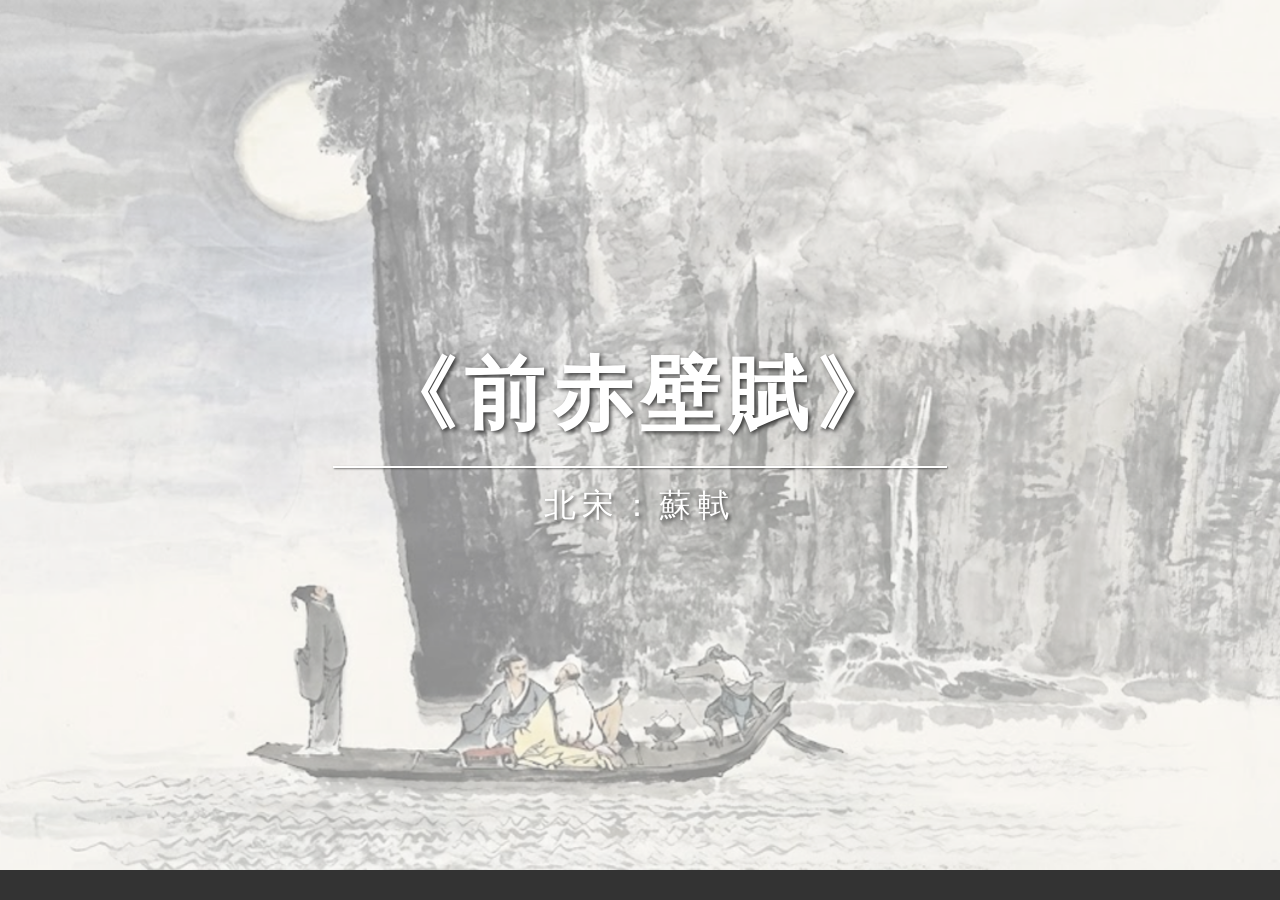
==== commit 3370bed4: "更新樣式" ====
--- a/index.html
+++ b/index.html
@@ -22,6 +22,34 @@
         </div>
       </section>
 
+      <section class="page cover-page title-page-bg">
+        <img
+          src="./assets/img/cover.png"
+          alt="前赤壁賦封面"
+          class="cover-img title-bg-img"
+        />
+        <div class="title-page">
+          <h1 class="title">
+            <p>
+              《
+              <ruby><rb>前</rb><rp>(</rp><rt>堅五曾</rt><rp>)</rp></ruby>
+              <ruby><rb>赤</rb><rp>(</rp><rt>經四出</rt><rp>)</rp></ruby>
+              <ruby><rb>壁</rb><rp>(</rp><rt>經四邊</rt><rp>)</rp></ruby>
+              <ruby><rb>賦</rb><rp>(</rp><rt>艍三喜</rt><rp>)</rp></ruby>
+              》
+            </p>
+          </h1>
+          <hr class="cover-divider" />
+          <h2 class="author">
+            <ruby><rb>北</rb><rp>(</rp><rt>公四邊</rt><rp>)</rp></ruby>
+            <ruby><rb>宋</rb><rp>(</rp><rt>公三時</rt><rp>)</rp></ruby>
+            ：
+            <ruby><rb>蘇</rb><rp>(</rp><rt>沽一時</rt><rp>)</rp></ruby>
+            <ruby><rb>軾</rb><rp>(</rp><rt>經四時</rt><rp>)</rp></ruby>
+          </h2>
+        </div>
+      </section>
+
       <!-- 第 1 頁 -->
       <section class="page">
         <div class="page-left">
@@ -29,6 +57,22 @@
         </div>
         <div class="page-right">
           <div class="content-box">
+            <!-- <p class="title">
+              《
+              <ruby><rb>前</rb><rp>(</rp><rt>堅五曾</rt><rp>)</rp></ruby>
+              <ruby><rb>赤</rb><rp>(</rp><rt>經四出</rt><rp>)</rp></ruby>
+              <ruby><rb>壁</rb><rp>(</rp><rt>經四邊</rt><rp>)</rp></ruby>
+              <ruby><rb>賦</rb><rp>(</rp><rt>艍三喜</rt><rp>)</rp></ruby>
+              》
+            </p>
+            <p class="author">
+              <ruby><rb>北</rb><rp>(</rp><rt>公四邊</rt><rp>)</rp></ruby>
+              <ruby><rb>宋</rb><rp>(</rp><rt>公三時</rt><rp>)</rp></ruby>
+              ：
+              <ruby><rb>蘇</rb><rp>(</rp><rt>沽一時</rt><rp>)</rp></ruby>
+              <ruby><rb>軾</rb><rp>(</rp><rt>經四時</rt><rp>)</rp></ruby>
+            </p> -->
+            <!-- 文章內容 -->
             <p>
               <ruby><rb>壬</rb><rp>(</rp><rt>金五入</rt><rp>)</rp></ruby>
               <ruby><rb>戌</rb><rp>(</rp><rt>君四時</rt><rp>)</rp></ruby>
--- a/assets/css/style.css
+++ b/assets/css/style.css
@@ -7,7 +7,8 @@
 
 body {
     /* 選擇適合古文的字體 */
-    font-family: "標楷體", "BiauKai", "DFKai-SB", serif;
+    /* font-family: "標楷體", "BiauKai", "DFKai-SB", serif; */
+    font-family: "霞鶩文楷 TC", "BiauKai", "DFKai-SB", serif;
     background-color: #333; /* 視窗外的背景色，可選 */
 }
 
@@ -26,9 +27,7 @@
     height: calc(100vh - 30px); /* 高度扣除 margin-bottom */
     scroll-snap-align: start; /* 滾動時，對齊每一頁的頂部 */
     background-color: #ffffff;
-    position: sticky; /* 改為 sticky 產生堆疊覆蓋的翻頁感 */
-    top: 0; /* 配合 sticky 固定在頂部 */
-    box-shadow: 0 -15px 30px rgba(0, 0, 0, 0.4); /* 增加上方陰影，強化立體覆蓋感 */
+    position: relative; /* 恢復 relative，解決 PgUp/PgDn 鍵盤導覽失效的問題 */
     margin-bottom: 30px; /* 與下一頁邊界有30像素之空白 */
 }
 
@@ -37,11 +36,21 @@
     display: block; /* 覆蓋 .page 的 flex 設定 */
 }
 
+/* 針對第二頁 (標題頁) 的背景設定 */
+.title-page-bg {
+    background-color: #000; /* 加上黑色背景，讓圖片淡化時不會變成白色底 */
+}
+
 .cover-img {
     width: 100%;
     height: 100%;
     object-fit: cover;
     display: block;
+}
+
+/* 針對第二頁 (標題頁) 的圖片淡化設定 */
+.title-bg-img {
+    opacity: 0.4; /* 降低透明度，產生浮水印/淡化效果 (數值 0.0 ~ 1.0) */
 }
 
 .cover-text {
@@ -73,6 +82,47 @@
     font-size: 2rem;
     font-weight: normal;
     letter-spacing: 0.2em;
+}
+
+.title-page {
+    position: absolute;
+    top: 50%;
+    left: 50%;
+    transform: translate(-50%, -50%); /* 加上這行才能真正置中 */
+    text-align: center;
+    /* color: white; 假設背景圖較暗，使用白色文字 */
+    text-shadow: 2px 2px 4px rgba(0, 0, 0, 0.7); /* 增加文字陰影以提高辨識度 */
+    width: 80%;
+    z-index: 10; /* 確保文字顯示在圖片之上 */
+    color: #d3d3d3; /* 淺灰色 */
+}
+
+/* 針對 title-page 內的 ruby 文字設定顏色與大小 */
+.title-page ruby {
+    /* color: white; */
+    color: #f0e68c; /* 鵝黃色 */
+    font-size: inherit; /* 繼承父元素 (.title 或 .author) 的字體大小 */
+}
+
+/* 如果您希望 title-page 內的拼音 (rt) 也變成白色，可以加上這段 */
+.title-page rt {
+    /* color: white; */
+    color: yellow;
+}
+
+.title {
+    font-family: "Noto Serif TC Black", "BiauKai", "DFKai-SB", serif;
+    font-size: 4.0rem;
+    font-weight: bold;
+    letter-spacing: 0.1em;
+}
+
+.author {
+    font-family: "Noto Serif TC Black", "BiauKai", "DFKai-SB", serif;
+    font-size: 2.5rem;
+    font-weight: normal;
+    letter-spacing: 0.1em;
+    text-align: center;
 }
 
 /* 4. 左半邊：圖片區塊 (佔 4 等份) */
